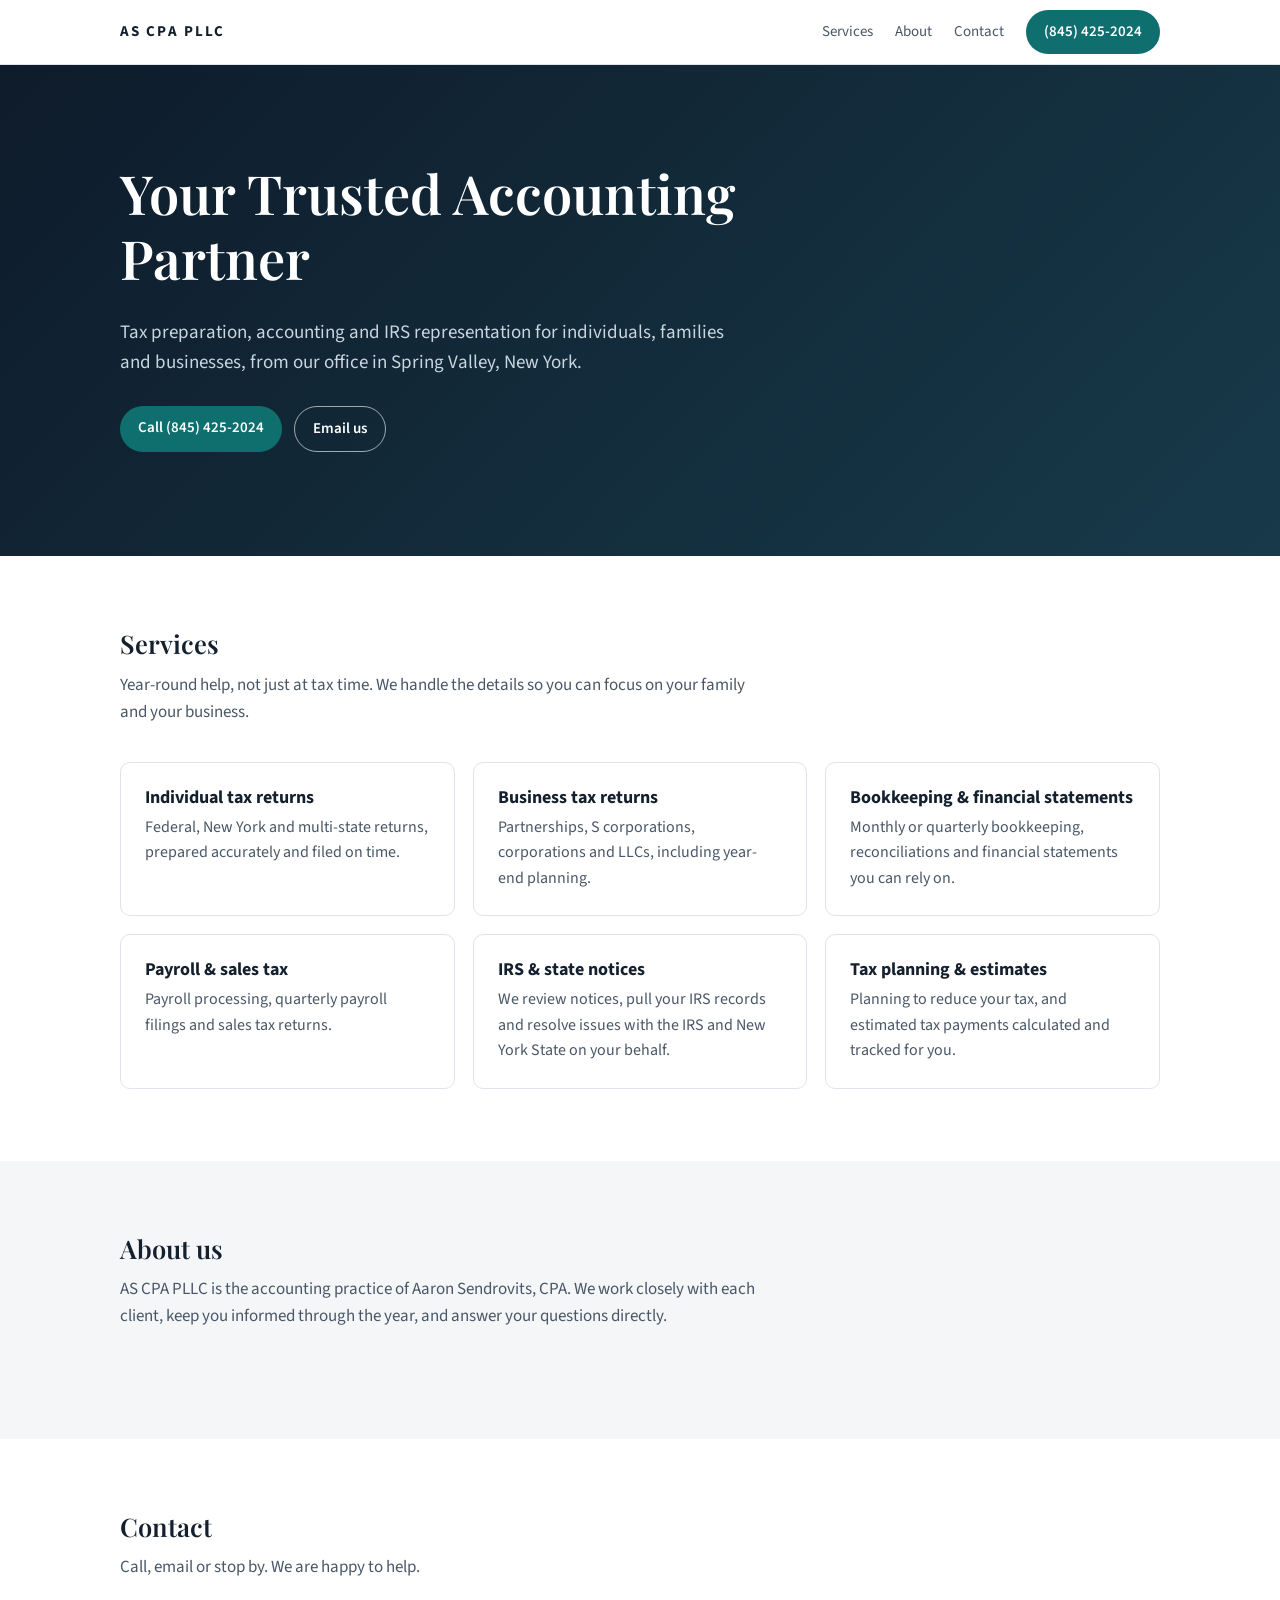
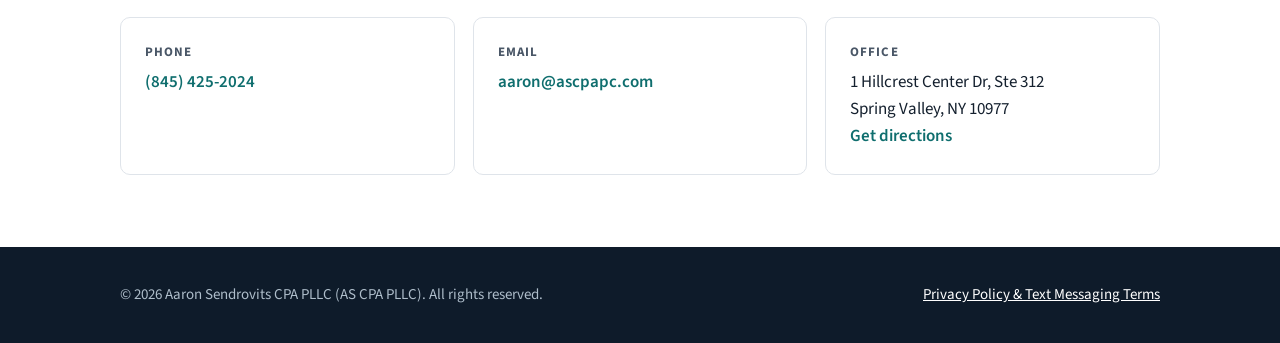
==== index.html @ 15fd7024 "New ascpapc.com site with privacy and texting terms Co-Authored-By: Claude Opus 5.5 <noreply@anthrop" ====
<!doctype html>
<html lang="en">
<head>
<meta charset="utf-8">
<meta name="viewport" content="width=device-width, initial-scale=1">
<title>AS CPA PLLC | Accounting, Tax &amp; IRS Representation | Spring Valley, NY</title>
<meta name="description" content="AS CPA PLLC (Aaron Sendrovits CPA PLLC) provides tax preparation, accounting, payroll and IRS representation for individuals and businesses. 1 Hillcrest Center Dr, Ste 312, Spring Valley, NY 10977. (845) 425-2024.">
<link rel="icon" href="favicon.svg" type="image/svg+xml">
<link rel="preconnect" href="https://fonts.googleapis.com">
<link rel="preconnect" href="https://fonts.gstatic.com" crossorigin>
<link href="https://fonts.googleapis.com/css2?family=Playfair+Display:wght@600&family=Source+Sans+3:wght@400;600;700&display=swap" rel="stylesheet">
<link rel="stylesheet" href="styles.css">
<script type="application/ld+json">
{
	"@context": "https://schema.org",
	"@type": "AccountingService",
	"name": "AS CPA PLLC",
	"legalName": "Aaron Sendrovits CPA PLLC",
	"url": "https://ascpapc.com",
	"telephone": "+1-845-425-2024",
	"email": "aaron@ascpapc.com",
	"address": {
		"@type": "PostalAddress",
		"streetAddress": "1 Hillcrest Center Dr, Ste 312",
		"addressLocality": "Spring Valley",
		"addressRegion": "NY",
		"postalCode": "10977",
		"addressCountry": "US"
	}
}
</script>
</head>
<body>
<header class="site-header">
	<div class="wrap">
		<a class="logo" href="./">AS CPA PLLC</a>
		<nav class="nav">
			<a href="#services">Services</a>
			<a href="#about">About</a>
			<a href="#contact">Contact</a>
			<a class="btn" href="tel:+18454252024">(845) 425-2024</a>
		</nav>
	</div>
</header>

<main>
	<div class="hero">
		<div class="wrap">
			<h1>Your Trusted Accounting Partner</h1>
			<p>Tax preparation, accounting and IRS representation for individuals, families and businesses, from our office in Spring Valley, New York.</p>
			<div class="actions">
				<a class="btn" href="tel:+18454252024">Call (845) 425-2024</a>
				<a class="btn ghost" href="mailto:aaron@ascpapc.com">Email us</a>
			</div>
		</div>
	</div>

	<section id="services">
		<div class="wrap">
			<h2>Services</h2>
			<p class="lead">Year-round help, not just at tax time. We handle the details so you can focus on your family and your business.</p>
			<div class="grid">
				<div class="card"><h3>Individual tax returns</h3><p>Federal, New York and multi-state returns, prepared accurately and filed on time.</p></div>
				<div class="card"><h3>Business tax returns</h3><p>Partnerships, S corporations, corporations and LLCs, including year-end planning.</p></div>
				<div class="card"><h3>Bookkeeping &amp; financial statements</h3><p>Monthly or quarterly bookkeeping, reconciliations and financial statements you can rely on.</p></div>
				<div class="card"><h3>Payroll &amp; sales tax</h3><p>Payroll processing, quarterly payroll filings and sales tax returns.</p></div>
				<div class="card"><h3>IRS &amp; state notices</h3><p>We review notices, pull your IRS records and resolve issues with the IRS and New York State on your behalf.</p></div>
				<div class="card"><h3>Tax planning &amp; estimates</h3><p>Planning to reduce your tax, and estimated tax payments calculated and tracked for you.</p></div>
			</div>
		</div>
	</section>

	<section id="about" class="alt">
		<div class="wrap">
			<h2>About us</h2>
			<p class="lead">AS CPA PLLC is the accounting practice of Aaron Sendrovits, CPA. We work closely with each client, keep you informed through the year, and answer your questions directly.</p>
		</div>
	</section>

	<section id="contact">
		<div class="wrap">
			<h2>Contact</h2>
			<p class="lead">Call, email or stop by. We are happy to help.</p>
			<div class="contact">
				<div class="card">
					<strong>Phone</strong>
					<a href="tel:+18454252024">(845) 425-2024</a>
				</div>
				<div class="card">
					<strong>Email</strong>
					<a href="mailto:aaron@ascpapc.com">aaron@ascpapc.com</a>
				</div>
				<div class="card">
					<strong>Office</strong>
					1 Hillcrest Center Dr, Ste 312<br>Spring Valley, NY 10977<br>
					<a href="https://www.google.com/maps/search/?api=1&amp;query=1+Hillcrest+Center+Dr+Ste+312+Spring+Valley+NY+10977" target="_blank" rel="noopener">Get directions</a>
				</div>
			</div>
		</div>
	</section>
</main>

<footer class="site-footer">
	<div class="wrap">
		<span>&copy; <span id="y">2026</span> Aaron Sendrovits CPA PLLC (AS CPA PLLC). All rights reserved.</span>
		<span><a href="privacy.html">Privacy Policy &amp; Text Messaging Terms</a></span>
	</div>
</footer>
<script>document.getElementById('y').textContent = new Date().getFullYear();</script>
</body>
</html>
---- styles.css ----
:root {
	--ink: #14202e;
	--ink-soft: #4a5767;
	--paper: #ffffff;
	--paper-alt: #f4f6f8;
	--line: #dfe4ea;
	--accent: #0f6e6e;
	--accent-dark: #0a5252;
	--hero-a: #0e1b2a;
	--hero-b: #173a4a;
	--radius: 10px;
	--max: 1080px;
}
* { box-sizing: border-box; }
html { scroll-behavior: smooth; }
body {
	margin: 0;
	font: 17px/1.6 "Source Sans 3", system-ui, -apple-system, "Segoe UI", sans-serif;
	color: var(--ink);
	background: var(--paper);
}
h1, h2, h3 { font-family: "Playfair Display", Georgia, serif; font-weight: 600; line-height: 1.2; margin: 0 0 .5em; }
a { color: var(--accent); }
.wrap { max-width: var(--max); margin: 0 auto; padding: 0 20px; }

/* header */
.site-header { position: sticky; top: 0; z-index: 10; background: rgba(255,255,255,.96); border-bottom: 1px solid var(--line); backdrop-filter: blur(6px); }
.site-header .wrap { display: flex; align-items: center; justify-content: space-between; gap: 16px; height: 64px; }
.logo { font-weight: 700; letter-spacing: .14em; color: var(--ink); text-decoration: none; font-size: 15px; }
.nav { display: flex; align-items: center; gap: 22px; }
.nav a { color: var(--ink-soft); text-decoration: none; font-size: 15px; }
.nav a:hover { color: var(--ink); }
.btn { display: inline-block; padding: 10px 18px; border-radius: 999px; background: var(--accent); color: #fff !important; text-decoration: none; font-weight: 600; font-size: 15px; }
.btn:hover { background: var(--accent-dark); }
.btn.ghost { background: transparent; border: 1px solid rgba(255,255,255,.6); }
.btn.ghost:hover { background: rgba(255,255,255,.1); }

/* hero */
.hero { background: linear-gradient(135deg, var(--hero-a), var(--hero-b)); color: #fff; padding: 96px 0 104px; }
.hero h1 { font-size: clamp(34px, 5vw, 54px); max-width: 760px; }
.hero p { font-size: 19px; color: #c9d6e0; max-width: 620px; margin: 0 0 28px; }
.hero .actions { display: flex; gap: 12px; flex-wrap: wrap; }

/* sections */
section { padding: 72px 0; }
.alt { background: var(--paper-alt); }
.lead { color: var(--ink-soft); max-width: 640px; margin: 0 0 36px; }
.grid { display: grid; grid-template-columns: repeat(auto-fit, minmax(260px, 1fr)); gap: 18px; }
.card { background: var(--paper); border: 1px solid var(--line); border-radius: var(--radius); padding: 24px; }
.card h3 { font-family: inherit; font-size: 18px; font-weight: 700; margin-bottom: 6px; }
.card p { margin: 0; color: var(--ink-soft); font-size: 16px; }

.contact { display: grid; grid-template-columns: repeat(auto-fit, minmax(240px, 1fr)); gap: 18px; }
.contact .card strong { display: block; font-size: 13px; letter-spacing: .08em; text-transform: uppercase; color: var(--ink-soft); margin-bottom: 6px; }
.contact .card a { font-weight: 600; text-decoration: none; }

/* legal page */
.legal { padding: 56px 0 72px; }
.legal .wrap { max-width: 780px; }
.legal h1 { font-size: 38px; }
.legal h2 { font-size: 26px; margin-top: 40px; }
.legal h3 { font-family: inherit; font-size: 18px; font-weight: 700; margin-top: 24px; }
.legal p, .legal li { color: #2b3846; }
.note { background: var(--paper-alt); border-left: 3px solid var(--accent); padding: 12px 16px; border-radius: 4px; }

/* footer */
.site-footer { background: var(--hero-a); color: #aebdca; padding: 36px 0; font-size: 15px; }
.site-footer .wrap { display: flex; justify-content: space-between; gap: 16px; flex-wrap: wrap; }
.site-footer a { color: #fff; }

@media (max-width: 640px) {
	.nav a:not(.btn) { display: none; }
	.hero { padding: 64px 0 72px; }
	section { padding: 52px 0; }
}
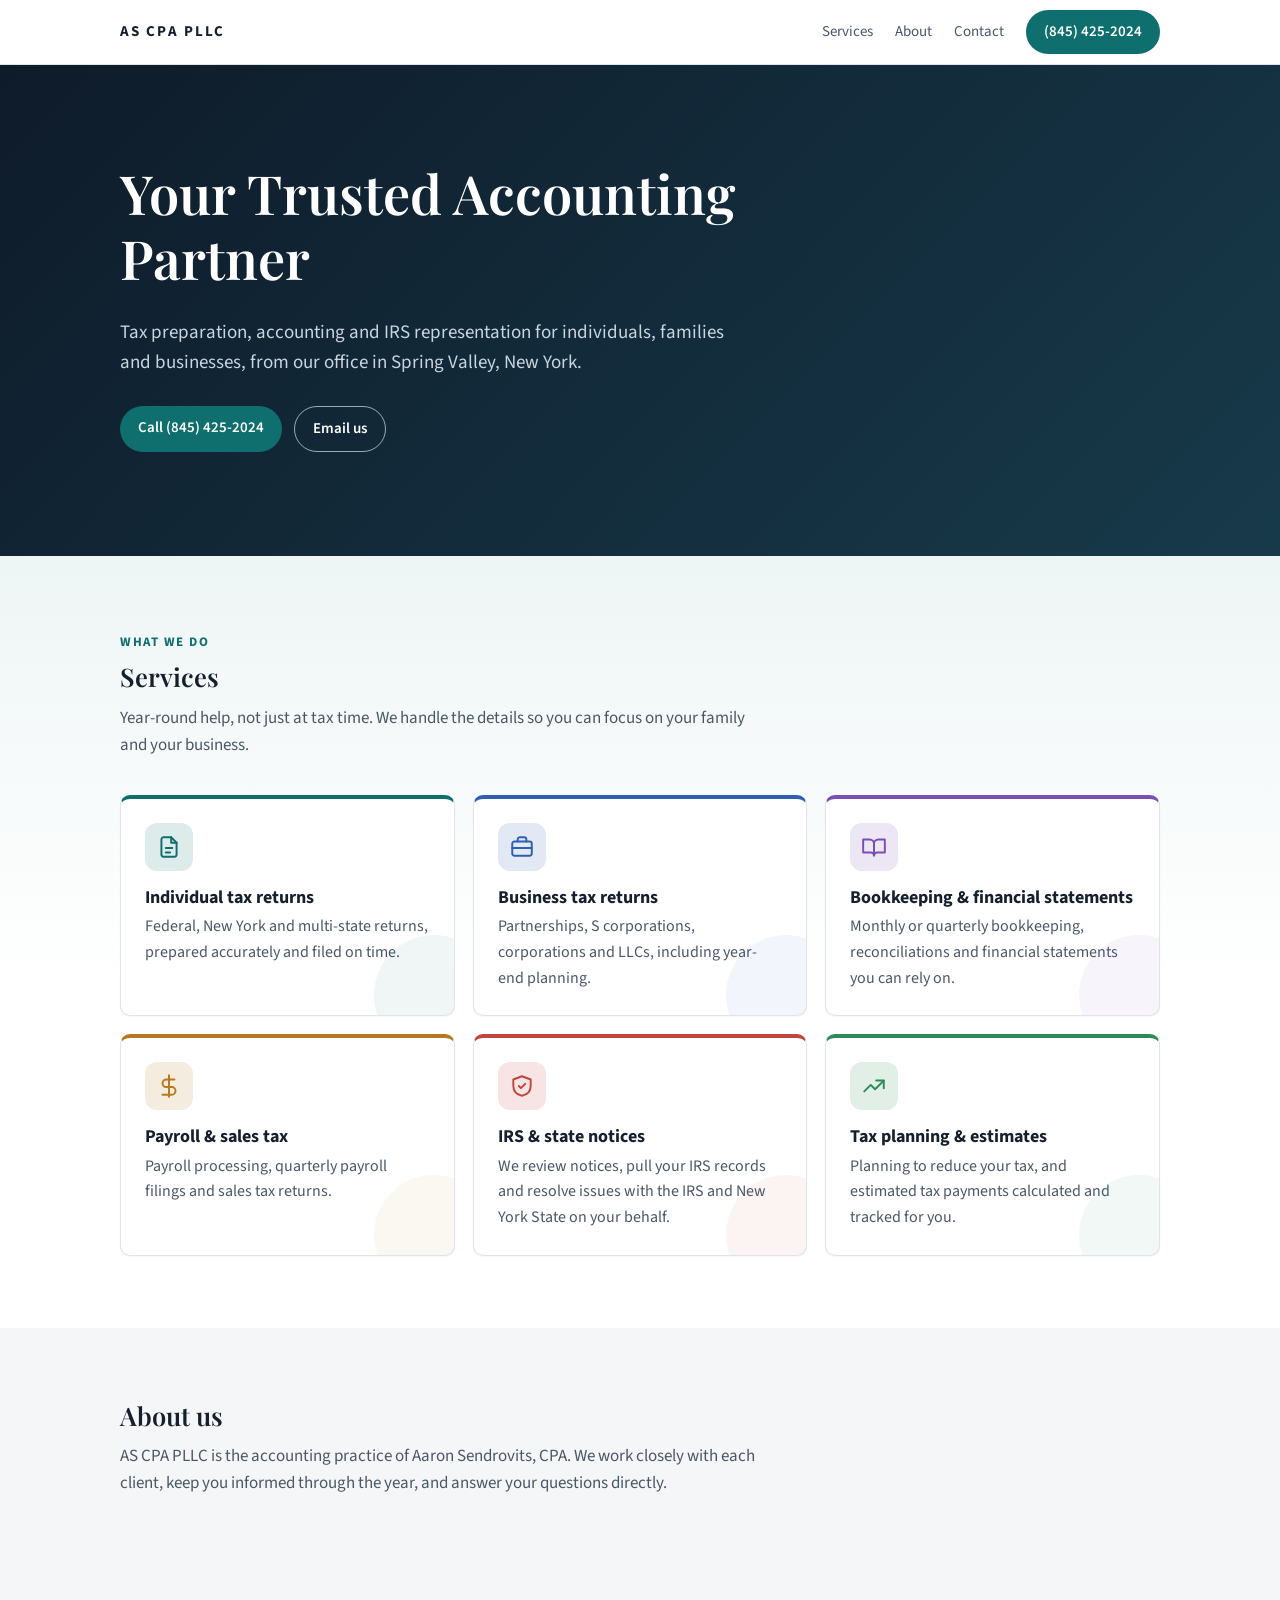
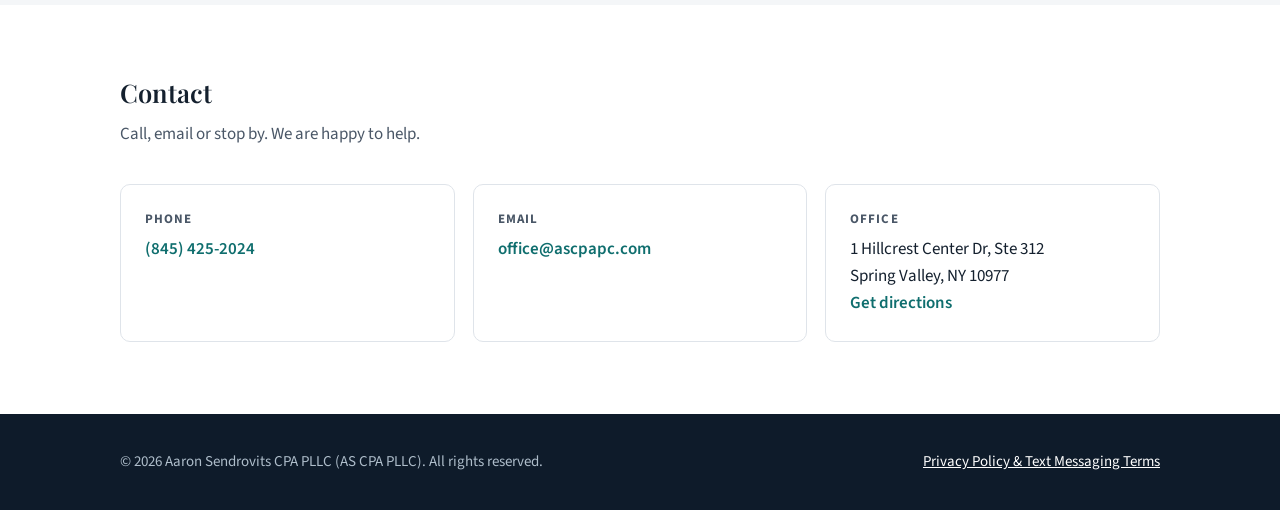
==== commit 44c8a1a3: "Use office@ascpapc.com; livelier services section with icons and accents Co-Authored-By: Claude Opus" ====
--- a/index.html
+++ b/index.html
@@ -18,7 +18,7 @@
 	"legalName": "Aaron Sendrovits CPA PLLC",
 	"url": "https://ascpapc.com",
 	"telephone": "+1-845-425-2024",
-	"email": "aaron@ascpapc.com",
+	"email": "office@ascpapc.com",
 	"address": {
 		"@type": "PostalAddress",
 		"streetAddress": "1 Hillcrest Center Dr, Ste 312",
@@ -50,22 +50,41 @@
 			<p>Tax preparation, accounting and IRS representation for individuals, families and businesses, from our office in Spring Valley, New York.</p>
 			<div class="actions">
 				<a class="btn" href="tel:+18454252024">Call (845) 425-2024</a>
-				<a class="btn ghost" href="mailto:aaron@ascpapc.com">Email us</a>
+				<a class="btn ghost" href="mailto:office@ascpapc.com">Email us</a>
 			</div>
 		</div>
 	</div>
 
-	<section id="services">
+	<section id="services" class="services">
 		<div class="wrap">
+			<span class="eyebrow">What we do</span>
 			<h2>Services</h2>
 			<p class="lead">Year-round help, not just at tax time. We handle the details so you can focus on your family and your business.</p>
 			<div class="grid">
-				<div class="card"><h3>Individual tax returns</h3><p>Federal, New York and multi-state returns, prepared accurately and filed on time.</p></div>
-				<div class="card"><h3>Business tax returns</h3><p>Partnerships, S corporations, corporations and LLCs, including year-end planning.</p></div>
-				<div class="card"><h3>Bookkeeping &amp; financial statements</h3><p>Monthly or quarterly bookkeeping, reconciliations and financial statements you can rely on.</p></div>
-				<div class="card"><h3>Payroll &amp; sales tax</h3><p>Payroll processing, quarterly payroll filings and sales tax returns.</p></div>
-				<div class="card"><h3>IRS &amp; state notices</h3><p>We review notices, pull your IRS records and resolve issues with the IRS and New York State on your behalf.</p></div>
-				<div class="card"><h3>Tax planning &amp; estimates</h3><p>Planning to reduce your tax, and estimated tax payments calculated and tracked for you.</p></div>
+				<div class="card svc" style="--c:#0f6e6e">
+					<div class="ico"><svg viewBox="0 0 24 24"><path d="M14 3H7a2 2 0 0 0-2 2v14a2 2 0 0 0 2 2h10a2 2 0 0 0 2-2V8z"/><path d="M14 3v5h5M9 13h6M9 17h4"/></svg></div>
+					<h3>Individual tax returns</h3><p>Federal, New York and multi-state returns, prepared accurately and filed on time.</p>
+				</div>
+				<div class="card svc" style="--c:#2f5fb3">
+					<div class="ico"><svg viewBox="0 0 24 24"><rect x="3" y="7" width="18" height="13" rx="2"/><path d="M8 7V5a2 2 0 0 1 2-2h4a2 2 0 0 1 2 2v2M3 13h18"/></svg></div>
+					<h3>Business tax returns</h3><p>Partnerships, S corporations, corporations and LLCs, including year-end planning.</p>
+				</div>
+				<div class="card svc" style="--c:#7a4fb5">
+					<div class="ico"><svg viewBox="0 0 24 24"><path d="M2 5h6a4 4 0 0 1 4 4v11a3 3 0 0 0-3-3H2zM22 5h-6a4 4 0 0 0-4 4v11a3 3 0 0 1 3-3h7z"/></svg></div>
+					<h3>Bookkeeping &amp; financial statements</h3><p>Monthly or quarterly bookkeeping, reconciliations and financial statements you can rely on.</p>
+				</div>
+				<div class="card svc" style="--c:#b7791f">
+					<div class="ico"><svg viewBox="0 0 24 24"><path d="M12 2v20M17 6H9.5a3.5 3.5 0 0 0 0 7h5a3.5 3.5 0 0 1 0 7H6"/></svg></div>
+					<h3>Payroll &amp; sales tax</h3><p>Payroll processing, quarterly payroll filings and sales tax returns.</p>
+				</div>
+				<div class="card svc" style="--c:#c2453d">
+					<div class="ico"><svg viewBox="0 0 24 24"><path d="M12 3l8 3v6c0 5-3.5 8-8 9-4.5-1-8-4-8-9V6z"/><path d="M9 12l2 2 4-4"/></svg></div>
+					<h3>IRS &amp; state notices</h3><p>We review notices, pull your IRS records and resolve issues with the IRS and New York State on your behalf.</p>
+				</div>
+				<div class="card svc" style="--c:#2e8b57">
+					<div class="ico"><svg viewBox="0 0 24 24"><path d="M3 17l6-6 4 4 8-8"/><path d="M14 7h7v7"/></svg></div>
+					<h3>Tax planning &amp; estimates</h3><p>Planning to reduce your tax, and estimated tax payments calculated and tracked for you.</p>
+				</div>
 			</div>
 		</div>
 	</section>
@@ -88,7 +107,7 @@
 				</div>
 				<div class="card">
 					<strong>Email</strong>
-					<a href="mailto:aaron@ascpapc.com">aaron@ascpapc.com</a>
+					<a href="mailto:office@ascpapc.com">office@ascpapc.com</a>
 				</div>
 				<div class="card">
 					<strong>Office</strong>
--- a/styles.css
+++ b/styles.css
@@ -50,6 +50,16 @@
 .card h3 { font-family: inherit; font-size: 18px; font-weight: 700; margin-bottom: 6px; }
 .card p { margin: 0; color: var(--ink-soft); font-size: 16px; }
 
+/* services */
+.services { background: linear-gradient(180deg, #eef5f5 0%, #ffffff 55%); }
+.eyebrow { display: inline-block; font-size: 13px; font-weight: 700; letter-spacing: .12em; text-transform: uppercase; color: var(--accent); margin-bottom: 8px; }
+.svc { position: relative; overflow: hidden; border-top: 4px solid var(--c); box-shadow: 0 1px 2px rgba(20,32,46,.04); transition: transform .18s ease, box-shadow .18s ease; }
+.svc:hover { transform: translateY(-4px); box-shadow: 0 14px 30px rgba(20,32,46,.10); }
+.svc::after { content: ""; position: absolute; right: -40px; bottom: -40px; width: 120px; height: 120px; border-radius: 50%; background: var(--c); opacity: .06; }
+.ico { width: 48px; height: 48px; border-radius: 12px; display: grid; place-items: center; margin-bottom: 16px; background: color-mix(in srgb, var(--c) 14%, white); color: var(--c); }
+.ico svg { width: 26px; height: 26px; fill: none; stroke: currentColor; stroke-width: 1.8; stroke-linecap: round; stroke-linejoin: round; }
+@media (prefers-reduced-motion: reduce) { .svc { transition: none; } .svc:hover { transform: none; } }
+
 .contact { display: grid; grid-template-columns: repeat(auto-fit, minmax(240px, 1fr)); gap: 18px; }
 .contact .card strong { display: block; font-size: 13px; letter-spacing: .08em; text-transform: uppercase; color: var(--ink-soft); margin-bottom: 6px; }
 .contact .card a { font-weight: 600; text-decoration: none; }
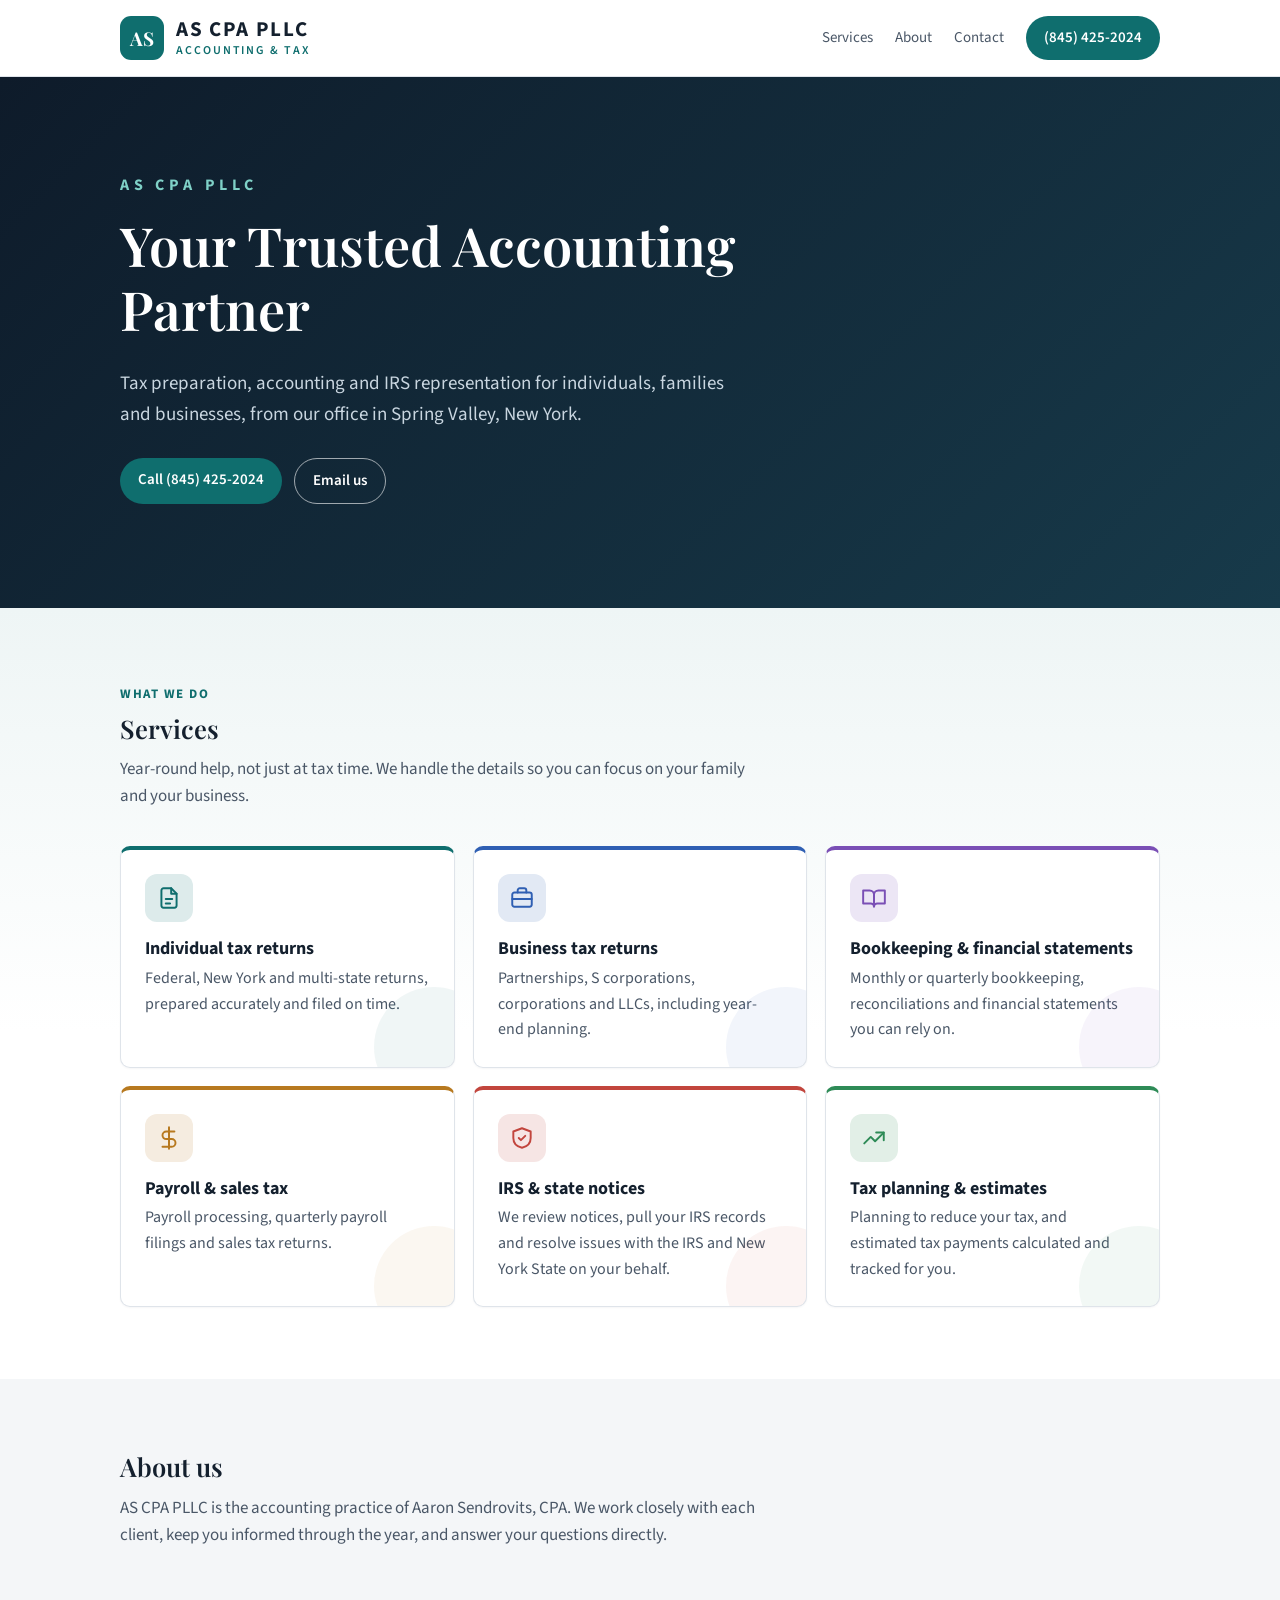
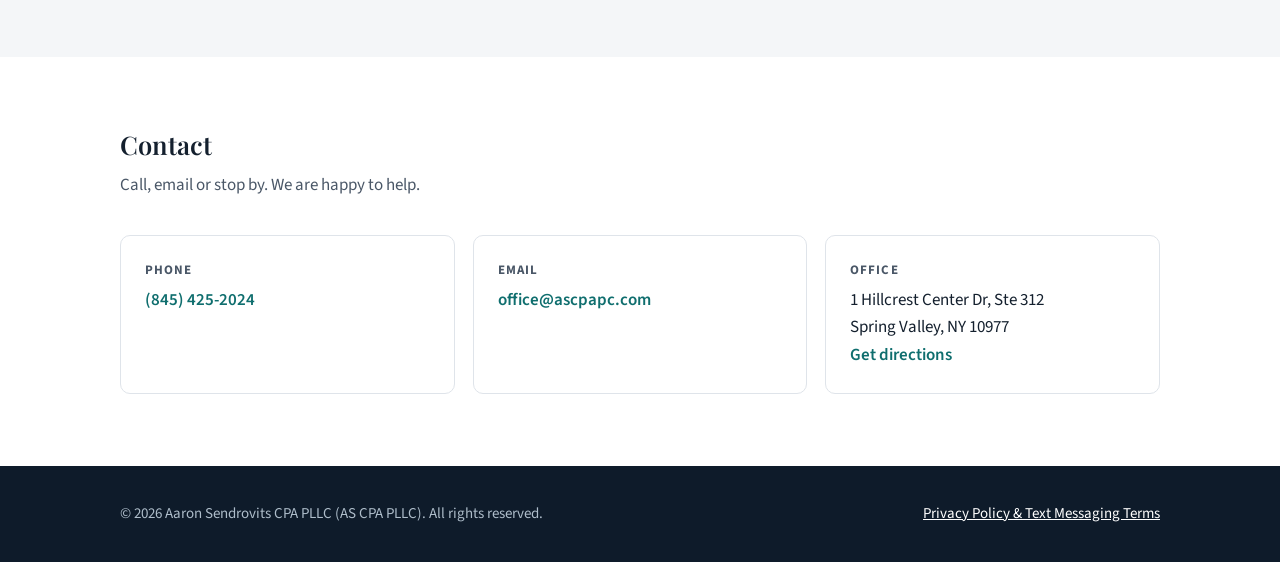
==== commit 5daee635: "More prominent AS CPA PLLC branding in header and banner Co-Authored-By: Claude Opus 5.5 <noreply@an" ====
--- a/index.html
+++ b/index.html
@@ -33,7 +33,7 @@
 <body>
 <header class="site-header">
 	<div class="wrap">
-		<a class="logo" href="./">AS CPA PLLC</a>
+		<a class="logo" href="./"><span class="mark">AS</span><span class="name">AS CPA PLLC<small>Accounting &amp; Tax</small></span></a>
 		<nav class="nav">
 			<a href="#services">Services</a>
 			<a href="#about">About</a>
@@ -46,6 +46,7 @@
 <main>
 	<div class="hero">
 		<div class="wrap">
+			<p class="firm">AS CPA PLLC</p>
 			<h1>Your Trusted Accounting Partner</h1>
 			<p>Tax preparation, accounting and IRS representation for individuals, families and businesses, from our office in Spring Valley, New York.</p>
 			<div class="actions">
--- a/styles.css
+++ b/styles.css
@@ -25,8 +25,12 @@
 
 /* header */
 .site-header { position: sticky; top: 0; z-index: 10; background: rgba(255,255,255,.96); border-bottom: 1px solid var(--line); backdrop-filter: blur(6px); }
-.site-header .wrap { display: flex; align-items: center; justify-content: space-between; gap: 16px; height: 64px; }
-.logo { font-weight: 700; letter-spacing: .14em; color: var(--ink); text-decoration: none; font-size: 15px; }
+.site-header .wrap { display: flex; align-items: center; justify-content: space-between; gap: 16px; height: 76px; }
+.logo { display: flex; align-items: center; gap: 12px; color: var(--ink); text-decoration: none; }
+.logo .mark { width: 44px; height: 44px; border-radius: 11px; display: grid; place-items: center; background: var(--accent); color: #fff; font: 700 19px/1 Georgia, "Playfair Display", serif; }
+.logo .name { display: flex; flex-direction: column; font-weight: 700; font-size: 21px; letter-spacing: .08em; line-height: 1.1; }
+.logo small { font-size: 12px; font-weight: 600; letter-spacing: .16em; text-transform: uppercase; color: var(--accent); margin-top: 3px; }
+.hero .firm { font-size: 16px; font-weight: 700; letter-spacing: .3em; color: #7fd1c7; margin: 0 0 14px; }
 .nav { display: flex; align-items: center; gap: 22px; }
 .nav a { color: var(--ink-soft); text-decoration: none; font-size: 15px; }
 .nav a:hover { color: var(--ink); }
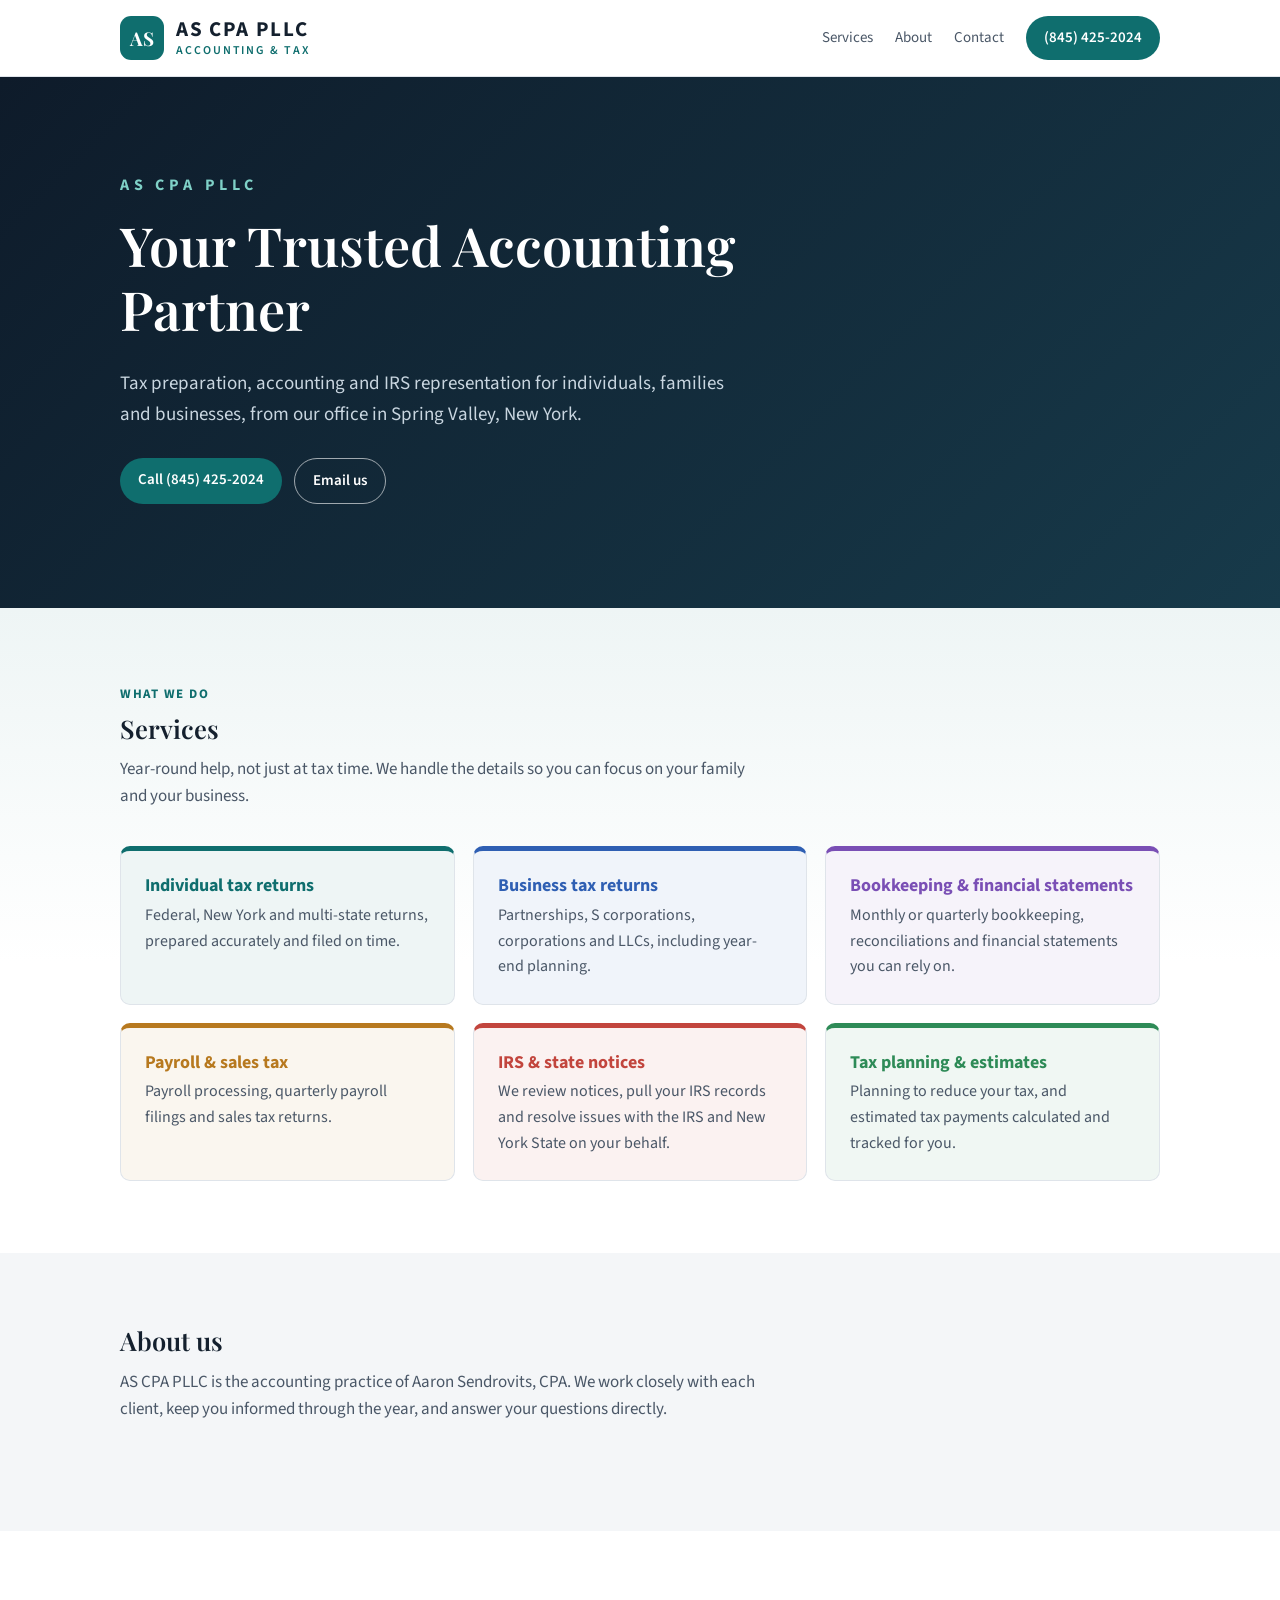
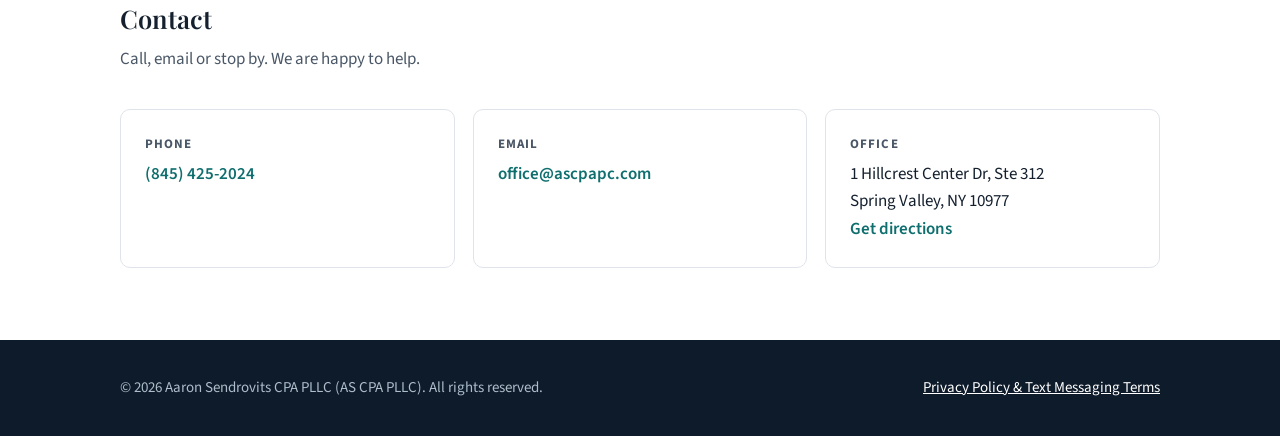
==== commit 7b3853b8: "Services: drop icons, keep simple color accents; version stylesheet link Co-Authored-By: Claude Opus" ====
--- a/index.html
+++ b/index.html
@@ -9,7 +9,7 @@
 <link rel="preconnect" href="https://fonts.googleapis.com">
 <link rel="preconnect" href="https://fonts.gstatic.com" crossorigin>
 <link href="https://fonts.googleapis.com/css2?family=Playfair+Display:wght@600&family=Source+Sans+3:wght@400;600;700&display=swap" rel="stylesheet">
-<link rel="stylesheet" href="styles.css">
+<link rel="stylesheet" href="styles.css?v=4">
 <script type="application/ld+json">
 {
 	"@context": "https://schema.org",
@@ -63,27 +63,21 @@
 			<p class="lead">Year-round help, not just at tax time. We handle the details so you can focus on your family and your business.</p>
 			<div class="grid">
 				<div class="card svc" style="--c:#0f6e6e">
-					<div class="ico"><svg viewBox="0 0 24 24"><path d="M14 3H7a2 2 0 0 0-2 2v14a2 2 0 0 0 2 2h10a2 2 0 0 0 2-2V8z"/><path d="M14 3v5h5M9 13h6M9 17h4"/></svg></div>
 					<h3>Individual tax returns</h3><p>Federal, New York and multi-state returns, prepared accurately and filed on time.</p>
 				</div>
 				<div class="card svc" style="--c:#2f5fb3">
-					<div class="ico"><svg viewBox="0 0 24 24"><rect x="3" y="7" width="18" height="13" rx="2"/><path d="M8 7V5a2 2 0 0 1 2-2h4a2 2 0 0 1 2 2v2M3 13h18"/></svg></div>
 					<h3>Business tax returns</h3><p>Partnerships, S corporations, corporations and LLCs, including year-end planning.</p>
 				</div>
 				<div class="card svc" style="--c:#7a4fb5">
-					<div class="ico"><svg viewBox="0 0 24 24"><path d="M2 5h6a4 4 0 0 1 4 4v11a3 3 0 0 0-3-3H2zM22 5h-6a4 4 0 0 0-4 4v11a3 3 0 0 1 3-3h7z"/></svg></div>
 					<h3>Bookkeeping &amp; financial statements</h3><p>Monthly or quarterly bookkeeping, reconciliations and financial statements you can rely on.</p>
 				</div>
 				<div class="card svc" style="--c:#b7791f">
-					<div class="ico"><svg viewBox="0 0 24 24"><path d="M12 2v20M17 6H9.5a3.5 3.5 0 0 0 0 7h5a3.5 3.5 0 0 1 0 7H6"/></svg></div>
 					<h3>Payroll &amp; sales tax</h3><p>Payroll processing, quarterly payroll filings and sales tax returns.</p>
 				</div>
 				<div class="card svc" style="--c:#c2453d">
-					<div class="ico"><svg viewBox="0 0 24 24"><path d="M12 3l8 3v6c0 5-3.5 8-8 9-4.5-1-8-4-8-9V6z"/><path d="M9 12l2 2 4-4"/></svg></div>
 					<h3>IRS &amp; state notices</h3><p>We review notices, pull your IRS records and resolve issues with the IRS and New York State on your behalf.</p>
 				</div>
 				<div class="card svc" style="--c:#2e8b57">
-					<div class="ico"><svg viewBox="0 0 24 24"><path d="M3 17l6-6 4 4 8-8"/><path d="M14 7h7v7"/></svg></div>
 					<h3>Tax planning &amp; estimates</h3><p>Planning to reduce your tax, and estimated tax payments calculated and tracked for you.</p>
 				</div>
 			</div>
--- a/styles.css
+++ b/styles.css
@@ -57,12 +57,8 @@
 /* services */
 .services { background: linear-gradient(180deg, #eef5f5 0%, #ffffff 55%); }
 .eyebrow { display: inline-block; font-size: 13px; font-weight: 700; letter-spacing: .12em; text-transform: uppercase; color: var(--accent); margin-bottom: 8px; }
-.svc { position: relative; overflow: hidden; border-top: 4px solid var(--c); box-shadow: 0 1px 2px rgba(20,32,46,.04); transition: transform .18s ease, box-shadow .18s ease; }
-.svc:hover { transform: translateY(-4px); box-shadow: 0 14px 30px rgba(20,32,46,.10); }
-.svc::after { content: ""; position: absolute; right: -40px; bottom: -40px; width: 120px; height: 120px; border-radius: 50%; background: var(--c); opacity: .06; }
-.ico { width: 48px; height: 48px; border-radius: 12px; display: grid; place-items: center; margin-bottom: 16px; background: color-mix(in srgb, var(--c) 14%, white); color: var(--c); }
-.ico svg { width: 26px; height: 26px; fill: none; stroke: currentColor; stroke-width: 1.8; stroke-linecap: round; stroke-linejoin: round; }
-@media (prefers-reduced-motion: reduce) { .svc { transition: none; } .svc:hover { transform: none; } }
+.svc { border-top: 5px solid var(--c); background: color-mix(in srgb, var(--c) 7%, white); }
+.svc h3 { color: var(--c); }
 
 .contact { display: grid; grid-template-columns: repeat(auto-fit, minmax(240px, 1fr)); gap: 18px; }
 .contact .card strong { display: block; font-size: 13px; letter-spacing: .08em; text-transform: uppercase; color: var(--ink-soft); margin-bottom: 6px; }
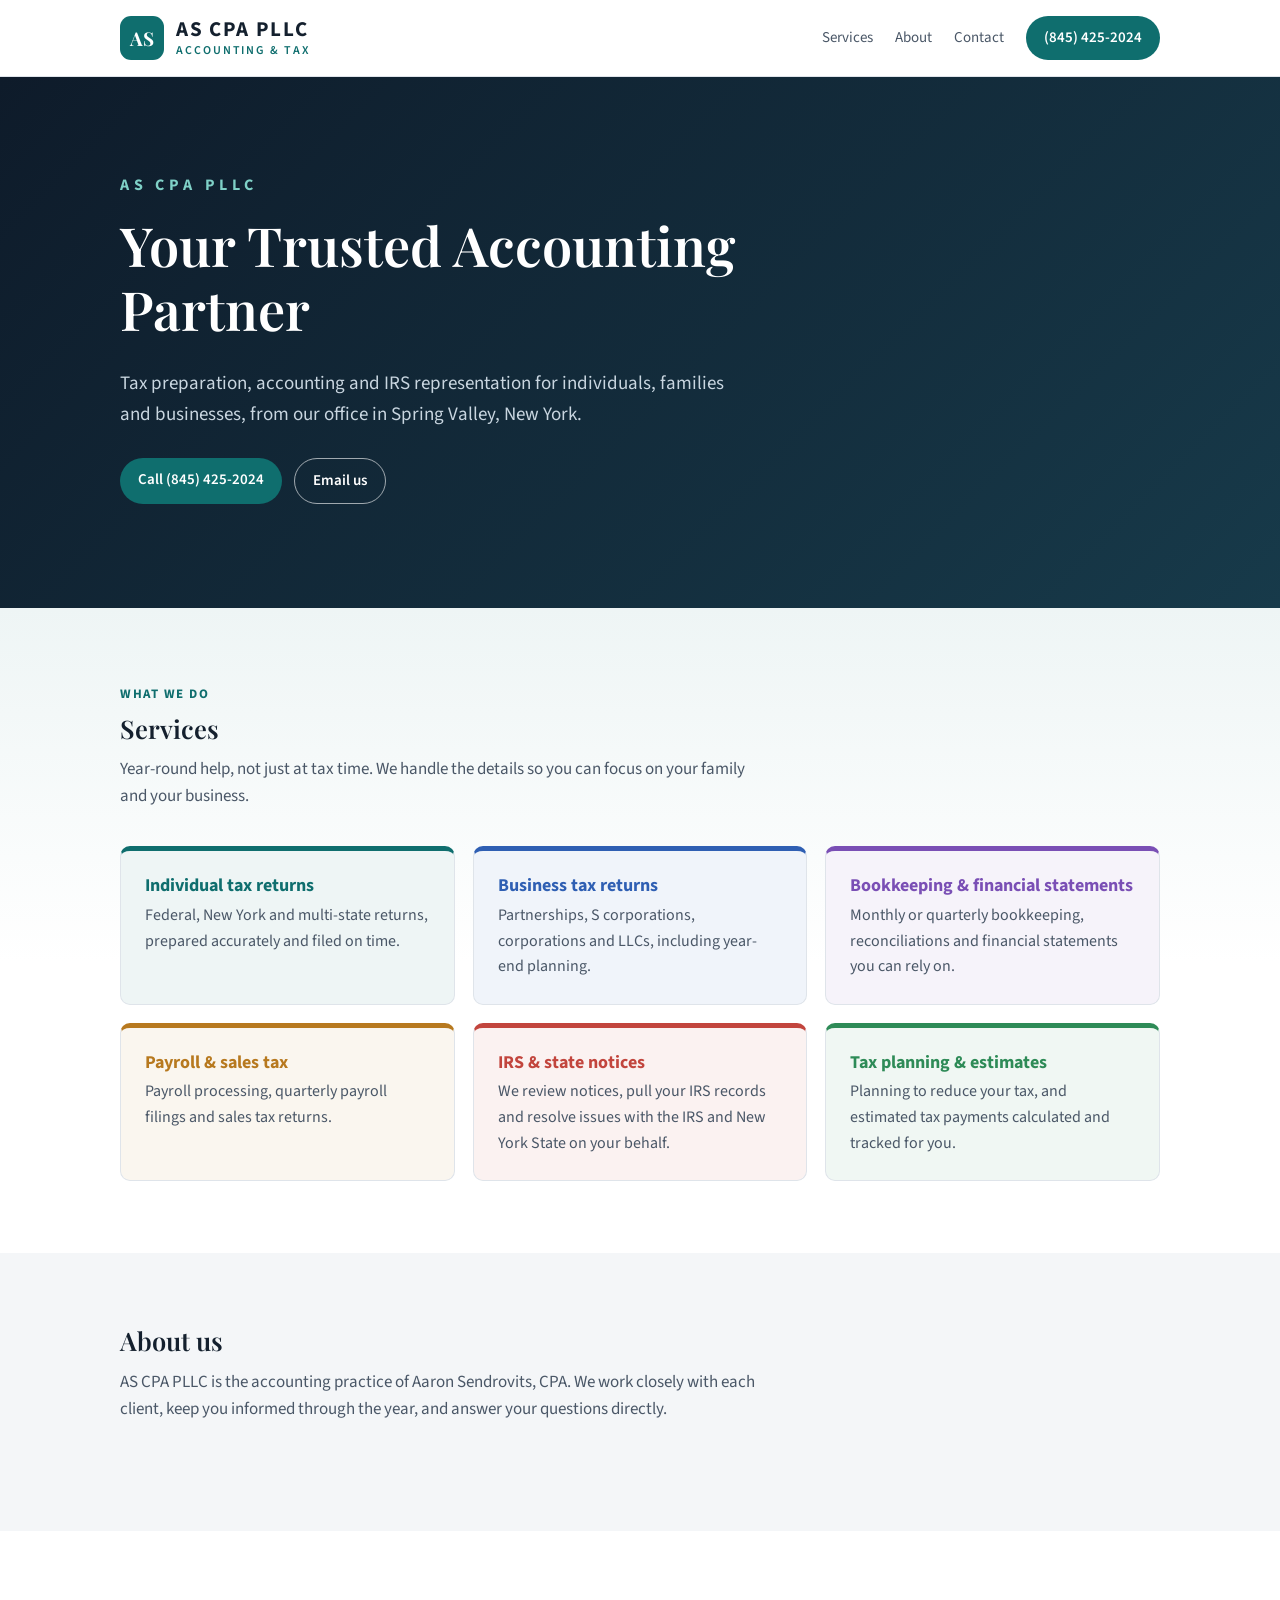
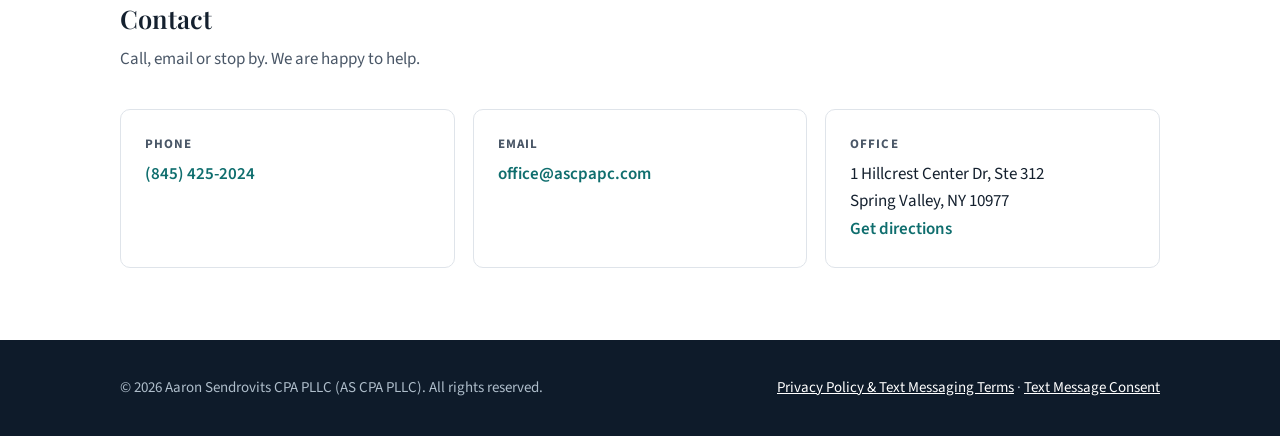
==== commit 15287e53: "Add text message consent page for 10DLC review Co-Authored-By: Claude Opus 5.5 <noreply@anthropic.co" ====
--- a/index.html
+++ b/index.html
@@ -117,7 +117,7 @@
 <footer class="site-footer">
 	<div class="wrap">
 		<span>&copy; <span id="y">2026</span> Aaron Sendrovits CPA PLLC (AS CPA PLLC). All rights reserved.</span>
-		<span><a href="privacy.html">Privacy Policy &amp; Text Messaging Terms</a></span>
+		<span><a href="privacy.html">Privacy Policy &amp; Text Messaging Terms</a> &middot; <a href="text-consent.html">Text Message Consent</a></span>
 	</div>
 </footer>
 <script>document.getElementById('y').textContent = new Date().getFullYear();</script>
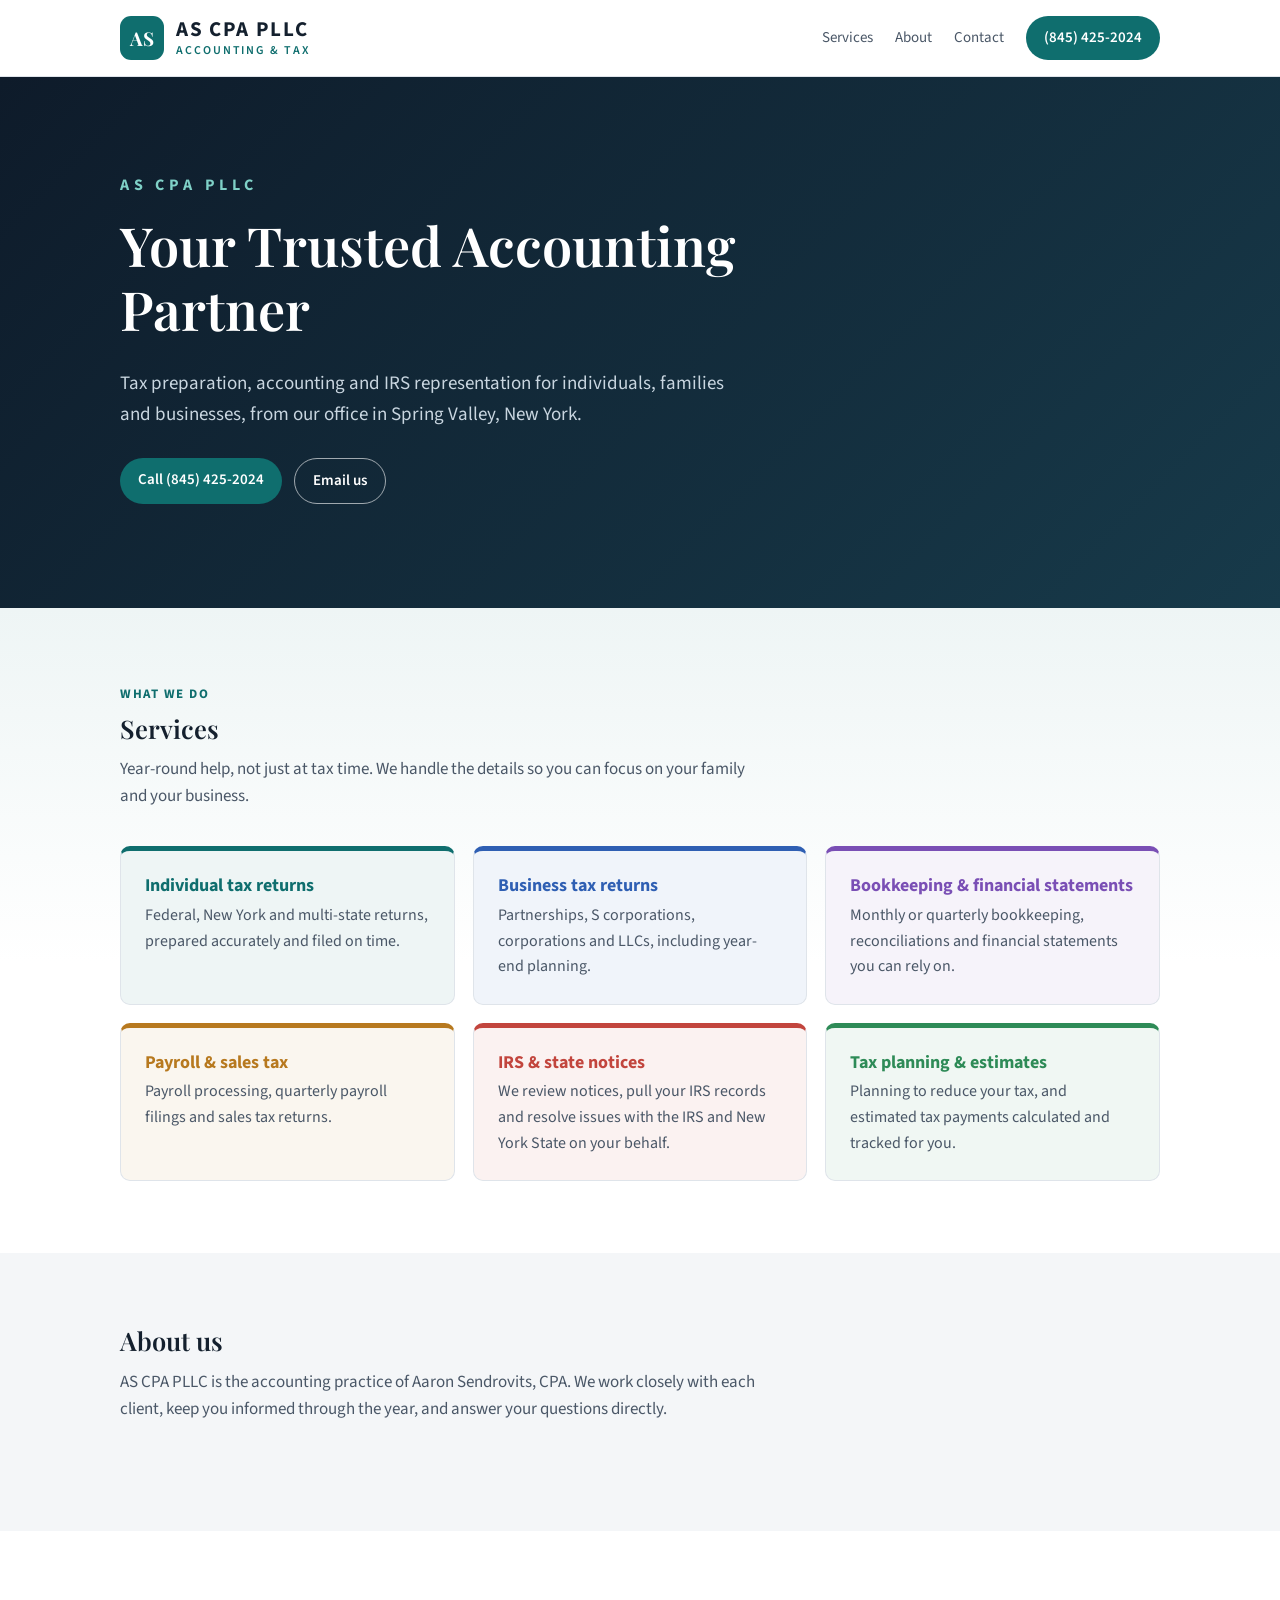
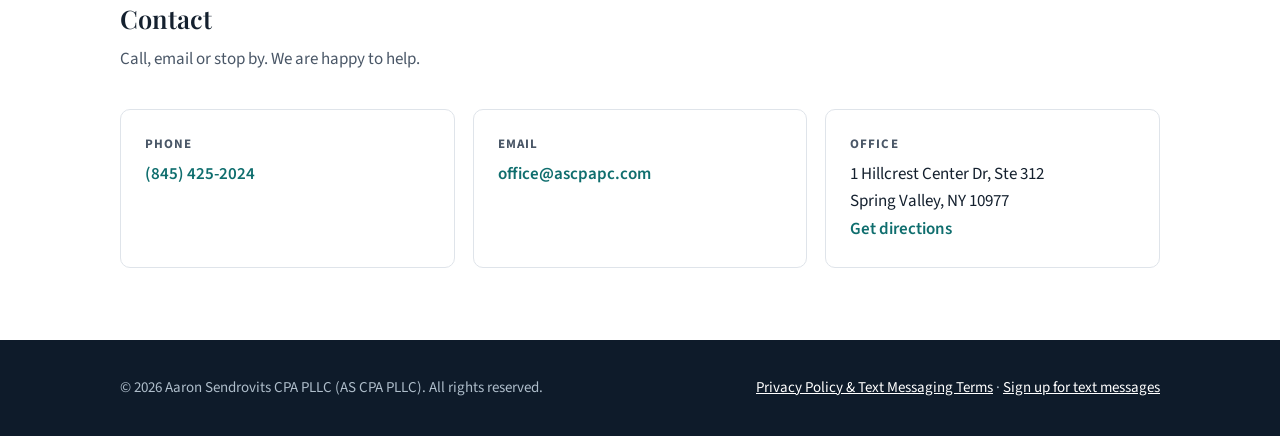
==== commit 93790e94: "Online text message sign-up form on the consent page Co-Authored-By: Claude Opus 5.5 <noreply@anthro" ====
--- a/index.html
+++ b/index.html
@@ -117,7 +117,7 @@
 <footer class="site-footer">
 	<div class="wrap">
 		<span>&copy; <span id="y">2026</span> Aaron Sendrovits CPA PLLC (AS CPA PLLC). All rights reserved.</span>
-		<span><a href="privacy.html">Privacy Policy &amp; Text Messaging Terms</a> &middot; <a href="text-consent.html">Text Message Consent</a></span>
+		<span><a href="privacy.html">Privacy Policy &amp; Text Messaging Terms</a> &middot; <a href="text-consent.html#signup">Sign up for text messages</a></span>
 	</div>
 </footer>
 <script>document.getElementById('y').textContent = new Date().getFullYear();</script>
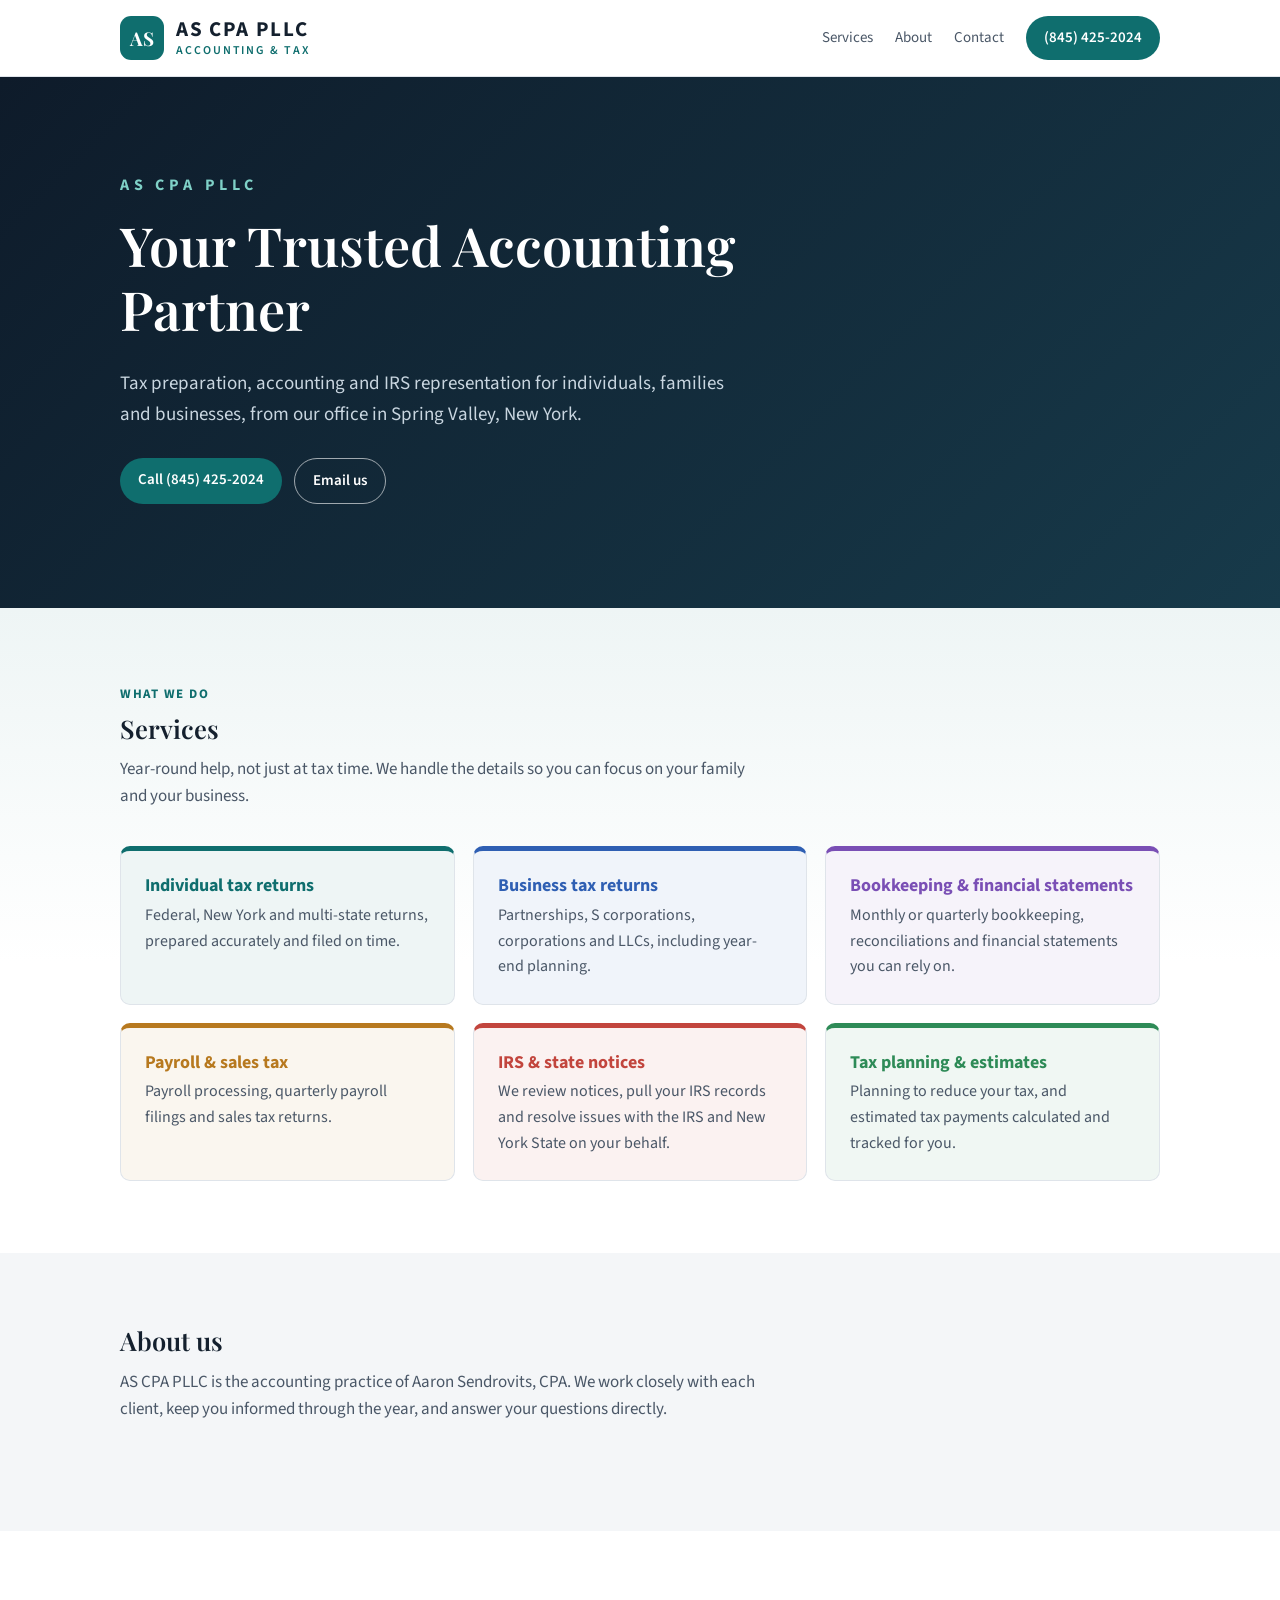
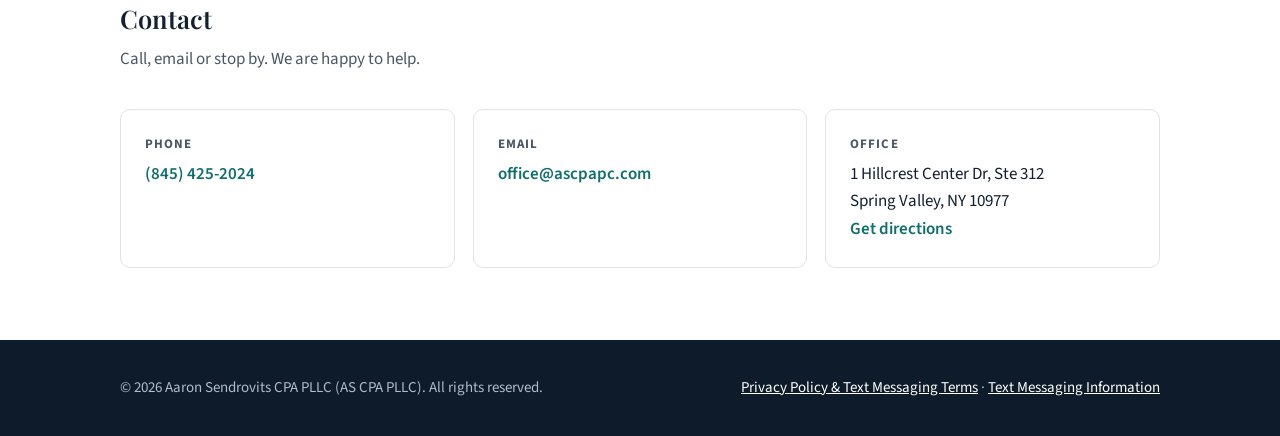
==== commit 618246f2: "Texting: verbal and signed consent only; drop online sign-up form and invitations; add SMS authoriza" ====
--- a/index.html
+++ b/index.html
@@ -117,7 +117,7 @@
 <footer class="site-footer">
 	<div class="wrap">
 		<span>&copy; <span id="y">2026</span> Aaron Sendrovits CPA PLLC (AS CPA PLLC). All rights reserved.</span>
-		<span><a href="privacy.html">Privacy Policy &amp; Text Messaging Terms</a> &middot; <a href="text-consent.html#signup">Sign up for text messages</a></span>
+		<span><a href="privacy.html">Privacy Policy &amp; Text Messaging Terms</a> &middot; <a href="text-consent.html">Text Messaging Information</a></span>
 	</div>
 </footer>
 <script>document.getElementById('y').textContent = new Date().getFullYear();</script>
